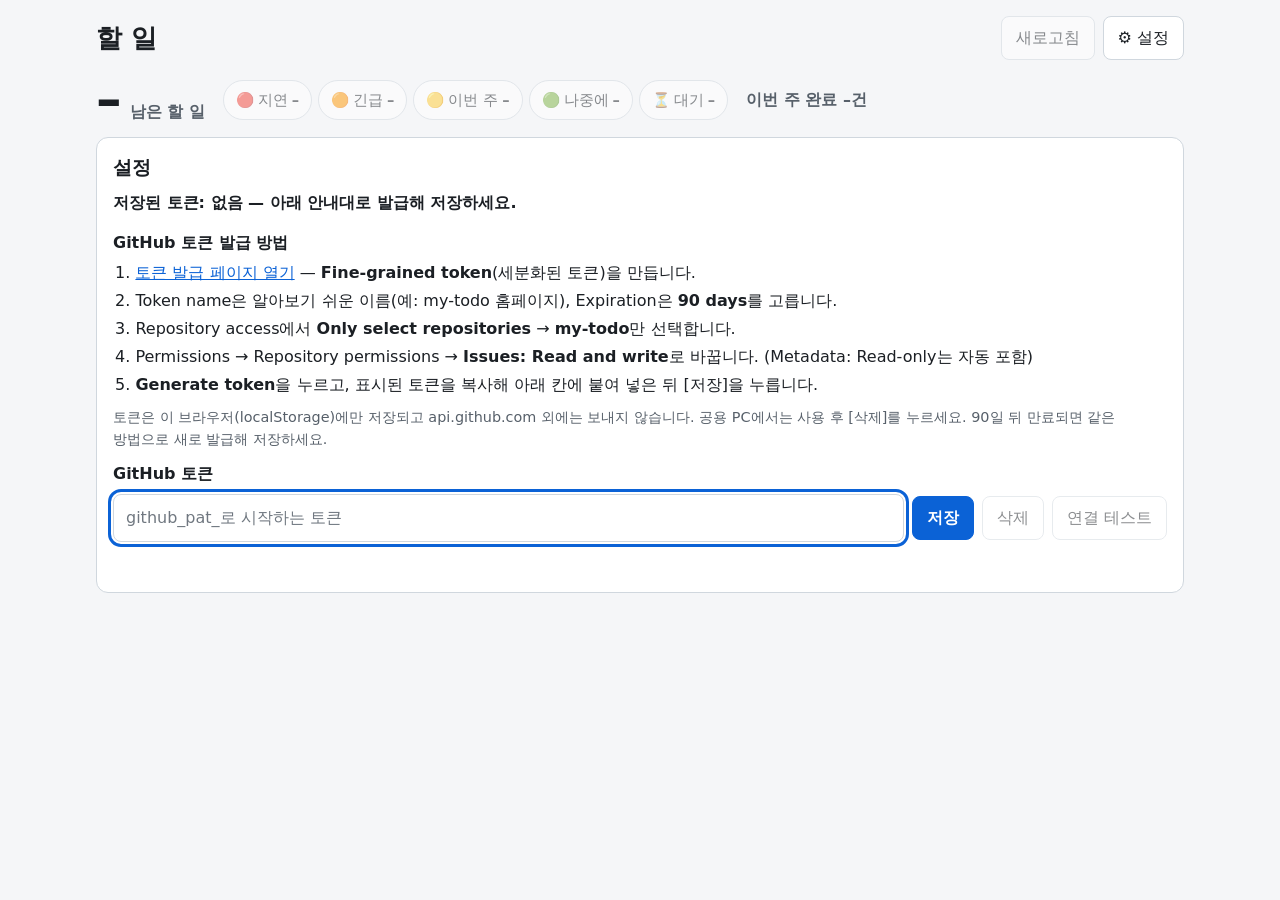
==== index.html @ c733cbd1 "할 일 홈페이지 배포용 사본 (my-todo docs/ 89405ac 기준) 비공개 저장소 my-todo의 docs/ 파일을 그대로 복사했다. 데이터는 my-todo Issues에" ====
<!doctype html>
<html lang="ko">
<head>
<meta charset="utf-8">
<meta http-equiv="Content-Security-Policy" content="default-src 'none'; script-src 'self'; style-src 'self'; connect-src https://api.github.com; img-src 'self' data:; base-uri 'none'; form-action 'none'">
<meta name="referrer" content="no-referrer">
<meta name="viewport" content="width=device-width, initial-scale=1">
<meta name="color-scheme" content="light dark">
<meta name="robots" content="noindex, nofollow">
<title>할 일</title>
<link rel="icon" href="data:,">
<link rel="stylesheet" href="style.css">
<script type="module" src="app.js"></script>
</head>
<body>
<div id="app">
  <header class="top">
    <div class="top-row">
      <h1>할 일</h1>
      <div class="top-actions">
        <button type="button" id="refresh-btn" disabled>새로고침</button>
        <button type="button" id="settings-btn" aria-expanded="false" aria-controls="settings">⚙ 설정</button>
      </div>
    </div>
    <div class="summary">
      <p class="total">
        <span class="total-num" id="total-count">–</span>
        <span class="total-label">남은 할 일</span>
      </p>
      <ul class="group-badges" id="group-badges" aria-label="그룹별 개수"></ul>
      <p class="done-week" id="done-week">이번 주 완료 –건</p>
    </div>
    <div class="chips" id="project-chips" role="group" aria-label="프로젝트 필터" hidden></div>
  </header>

  <section id="settings" class="settings" aria-labelledby="settings-title" hidden>
    <h2 id="settings-title">설정</h2>
    <p class="token-state" id="token-state">저장된 토큰: 확인 중…</p>
    <h3>GitHub 토큰 발급 방법</h3>
    <ol class="guide">
      <li><a href="https://github.com/settings/personal-access-tokens/new" target="_blank" rel="noopener noreferrer">토큰 발급 페이지 열기</a> — <strong>Fine-grained token</strong>(세분화된 토큰)을 만듭니다.</li>
      <li>Token name은 알아보기 쉬운 이름(예: my-todo 홈페이지), Expiration은 <strong>90 days</strong>를 고릅니다.</li>
      <li>Repository access에서 <strong>Only select repositories</strong> → <strong>my-todo</strong>만 선택합니다.</li>
      <li>Permissions → Repository permissions → <strong>Issues: Read and write</strong>로 바꿉니다. (Metadata: Read-only는 자동 포함)</li>
      <li><strong>Generate token</strong>을 누르고, 표시된 토큰을 복사해 아래 칸에 붙여 넣은 뒤 [저장]을 누릅니다.</li>
    </ol>
    <p class="note">토큰은 이 브라우저(localStorage)에만 저장되고 api.github.com 외에는 보내지 않습니다. 공용 PC에서는 사용 후 [삭제]를 누르세요. 90일 뒤 만료되면 같은 방법으로 새로 발급해 저장하세요.</p>
    <div class="token-row">
      <label for="token-input" class="token-label">GitHub 토큰</label>
      <input id="token-input" type="password" autocomplete="off" spellcheck="false" autocapitalize="off" placeholder="github_pat_로 시작하는 토큰">
      <div class="token-buttons">
        <button type="button" id="token-save" class="primary">저장</button>
        <button type="button" id="token-delete" disabled>삭제</button>
        <button type="button" id="token-test" disabled>연결 테스트</button>
      </div>
    </div>
    <p id="settings-status" class="settings-status" role="status" aria-live="polite"></p>
  </section>

  <main id="main-content" hidden>
    <form id="input-form" class="input-form" autocomplete="off">
      <label for="task-input" class="visually-hidden">할 일 입력</label>
      <input id="task-input" type="text" enterkeyhint="send" maxlength="500" placeholder="예: 금요일까지 견적서 송부해야 함">
      <button type="submit" id="input-btn" class="primary">입력</button>
    </form>
    <details class="hint">
      <summary>입력 방법</summary>
      <ul>
        <li>등록: 문장 끝을 <strong>해야 함 · 하기 · 할 것 · 필요 · 예정</strong>으로 — 예) 긴급 내일까지 김부장님께 보고서 제출하기</li>
        <li>완료: 끝을 <strong>완료 · 끝 · 다 했어 · done</strong>으로 — 예) 견적서 송부 완료, #3 끝</li>
        <li>대기: 끝을 <strong>대기 · 대기 중 · 기다리는 중</strong>으로 — 예) 고객 회신 대기</li>
        <li>반복: <strong>매일 · 평일마다 · 매주 월요일 · 매월 15일</strong> — 예) 매주 월요일 주간보고 작성하기 (회차는 해당일 아침 07:50 자동 작업이 할 일로 만듭니다)</li>
        <li>추가 정보: 마감(오늘·내일·금요일·10/20), 우선순위(긴급·!! / 언젠가), 제출 대상(○○에게·○○께), 프로젝트([코드]), 예상(2시간), 다음 단계(→ 회신 확인), AI 분해(쪼개서)</li>
        <li>금액·계약 조건·개인정보는 적지 말고 자료 위치만 적으세요.</li>
      </ul>
    </details>
    <div id="message" class="message" role="status" aria-live="polite"></div>
    <div id="list-status" class="list-status"></div>
    <div id="groups" class="groups"></div>
    <details id="done-section" class="extra">
      <summary><span class="extra-title">이번 주 완료한 일</span> <span id="done-count" class="extra-count"></span></summary>
      <div id="done-list" class="extra-body"></div>
    </details>
    <details id="recurring-section" class="extra">
      <summary><span class="extra-title">반복 할 일 목록</span> <span id="recurring-count" class="extra-count"></span></summary>
      <div id="recurring-list" class="extra-body"></div>
    </details>
  </main>
  <noscript><p class="fatal">이 페이지는 JavaScript가 필요합니다.</p></noscript>
</div>
</body>
</html>
---- style.css ----
/* 할 일 홈페이지 — 시스템 폰트만, 라이트/다크, ≤640px 카드형 / >640px 표 */

:root {
  color-scheme: light dark;
  --bg: #f5f6f8;
  --surface: #ffffff;
  --surface-2: #eef1f4;
  --text: #1b1f24;
  --muted: #57606a;
  --border: #d0d7de;
  --accent: #0b62d6;
  --accent-hover: #0952b5;
  --accent-text: #ffffff;
  --accent-soft: #e6f0ff;
  --ok: #1a7f37;
  --warn: #9a5b00;
  --danger: #c62828;
  --danger-hover: #a51f1f;
  --red: #cf222e;
  --orange: #bc4c00;
  --yellow: #8a6500;
  --green: #1a7f37;
  --wait: #6639ba;
  --stuck: #6639ba;
  --shadow: 0 4px 14px rgba(15, 23, 42, 0.12);
  --radius: 12px;
  --tap: 44px;
  --font: system-ui, -apple-system, BlinkMacSystemFont, "Segoe UI", "Apple SD Gothic Neo", "Malgun Gothic",
    "Noto Sans KR", Roboto, "Helvetica Neue", Arial, sans-serif;
}

@media (prefers-color-scheme: dark) {
  :root {
    --bg: #0f1216;
    --surface: #171b21;
    --surface-2: #222831;
    --text: #e6e9ee;
    --muted: #9ba6b2;
    --border: #343c47;
    --accent: #5b9dff;
    --accent-hover: #7cb1ff;
    --accent-text: #0b0f14;
    --accent-soft: #1b2a44;
    --ok: #4ac26b;
    --warn: #e3b341;
    --danger: #ff7b72;
    --danger-hover: #ffa198;
    --red: #ff7b72;
    --orange: #ffa657;
    --yellow: #e3b341;
    --green: #4ac26b;
    --wait: #c297ff;
    --stuck: #c297ff;
    --shadow: 0 4px 16px rgba(0, 0, 0, 0.5);
  }
}

*,
*::before,
*::after {
  box-sizing: border-box;
}

[hidden] {
  display: none !important;
}

html {
  -webkit-text-size-adjust: 100%;
  text-size-adjust: 100%;
}

body {
  margin: 0;
  background: var(--bg);
  color: var(--text);
  font-family: var(--font);
  font-size: 16px;
  line-height: 1.5;
  overflow-wrap: anywhere;
  word-break: keep-all;
}

#app {
  max-width: 1120px;
  margin: 0 auto;
  padding: 16px 16px 56px;
}

a {
  color: var(--accent);
}

a:hover {
  color: var(--accent-hover);
}

h1 {
  margin: 0;
  font-size: 1.6rem;
  line-height: 1.2;
}

h2 {
  margin: 0 0 8px;
  font-size: 1.2rem;
}

h3 {
  margin: 16px 0 6px;
  font-size: 1rem;
}

p {
  margin: 0;
}

:focus-visible {
  outline: 3px solid var(--accent);
  outline-offset: 2px;
}

.visually-hidden {
  position: absolute !important;
  width: 1px;
  height: 1px;
  padding: 0;
  margin: -1px;
  overflow: hidden;
  clip: rect(0 0 0 0);
  white-space: nowrap;
  border: 0;
}

/* ── 버튼 ─────────────────────────────── */
button {
  font: inherit;
  color: var(--text);
  background: var(--surface);
  border: 1px solid var(--border);
  border-radius: 8px;
  min-height: var(--tap);
  padding: 0 14px;
  cursor: pointer;
  touch-action: manipulation;
  display: inline-flex;
  align-items: center;
  justify-content: center;
  gap: 4px;
  text-align: center;
  line-height: 1.3;
}

button:hover:not(:disabled) {
  background: var(--surface-2);
}

button.primary {
  background: var(--accent);
  border-color: var(--accent);
  color: var(--accent-text);
  font-weight: 700;
}

button.primary:hover:not(:disabled) {
  background: var(--accent-hover);
  border-color: var(--accent-hover);
}

button.danger {
  background: var(--danger);
  border-color: var(--danger);
  color: #fff;
  font-weight: 700;
}

/* 공통 hover(button:hover → surface-2)가 색 배경 버튼의 배경만 덮어 글자가 묻히지 않도록 같은 계열을 유지 */
button.danger:hover:not(:disabled) {
  background: var(--danger-hover);
  border-color: var(--danger-hover);
}

@media (prefers-color-scheme: dark) {
  button.danger {
    color: #0b0f14;
  }
}

button.danger-outline {
  color: var(--danger);
}

button:disabled {
  opacity: 0.5;
  cursor: not-allowed;
}

/* ── 상단 ─────────────────────────────── */
.top-row {
  display: flex;
  align-items: center;
  justify-content: space-between;
  gap: 8px;
  flex-wrap: wrap;
}

.top-actions {
  display: flex;
  gap: 8px;
  flex-wrap: wrap;
}

.summary {
  display: flex;
  flex-wrap: wrap;
  align-items: center;
  gap: 10px 18px;
  margin: 14px 0 10px;
}

.total {
  display: flex;
  align-items: baseline;
  gap: 8px;
}

.total-num {
  font-size: 3.2rem;
  font-weight: 800;
  line-height: 1;
  font-variant-numeric: tabular-nums;
}

.total-label {
  color: var(--muted);
  font-weight: 600;
}

.group-badges {
  list-style: none;
  margin: 0;
  padding: 0;
  display: flex;
  flex-wrap: wrap;
  gap: 6px;
}

.gbadge {
  min-height: 40px;
  border-radius: 999px;
  padding: 0 12px;
  font-size: 0.92rem;
  white-space: nowrap;
}

.gbadge strong {
  font-variant-numeric: tabular-nums;
}

.gbadge.is-zero {
  color: var(--muted);
}

.done-week {
  color: var(--muted);
  font-weight: 600;
}

.chips {
  display: flex;
  flex-wrap: wrap;
  align-items: center;
  gap: 6px;
  margin: 4px 0 6px;
}

.chips-label {
  color: var(--muted);
  font-size: 0.85rem;
  margin-right: 2px;
}

.chip {
  min-height: 40px;
  border-radius: 999px;
  padding: 0 14px;
  font-size: 0.92rem;
}

.chip[aria-pressed="true"] {
  background: var(--accent);
  border-color: var(--accent);
  color: var(--accent-text);
  font-weight: 700;
}

.chip[aria-pressed="true"]:hover:not(:disabled) {
  background: var(--accent-hover);
  border-color: var(--accent-hover);
}

.chip-count {
  font-size: 0.8rem;
  opacity: 0.8;
  margin-left: 2px;
}

/* ── 설정 ─────────────────────────────── */
.settings {
  background: var(--surface);
  border: 1px solid var(--border);
  border-radius: var(--radius);
  padding: 16px;
  margin: 12px 0;
}

.token-state {
  font-weight: 600;
}

.guide {
  margin: 0 0 10px;
  padding-left: 1.4em;
}

.guide li {
  margin: 4px 0;
}

.note {
  color: var(--muted);
  font-size: 0.9rem;
  margin-bottom: 12px;
}

.token-row {
  display: flex;
  flex-wrap: wrap;
  align-items: center;
  gap: 8px;
}

.token-label {
  flex: 1 0 100%;
  font-weight: 600;
}

.token-row input {
  flex: 1 1 240px;
  min-width: 0;
}

.token-buttons {
  display: flex;
  flex-wrap: wrap;
  gap: 8px;
}

.settings-status {
  margin-top: 10px;
  min-height: 1.5em;
}

.settings-status.tone-success {
  color: var(--ok);
  font-weight: 600;
}

.settings-status.tone-error {
  color: var(--danger);
  font-weight: 600;
}

.settings-status.tone-warn {
  color: var(--warn);
  font-weight: 600;
}

/* ── 입력 ─────────────────────────────── */
input[type="text"],
input[type="password"] {
  font: inherit;
  font-size: 16px; /* iOS 확대 방지 */
  color: var(--text);
  background: var(--surface);
  border: 1px solid var(--border);
  border-radius: 8px;
  min-height: 48px;
  padding: 0 12px;
  width: 100%;
}

input::placeholder {
  color: var(--muted);
  opacity: 0.85;
}

.input-form {
  display: flex;
  gap: 8px;
  margin: 12px 0 6px;
}

.input-form input {
  flex: 1 1 auto;
  min-width: 0;
}

.input-form button {
  flex: none;
  min-height: 48px;
  padding: 0 20px;
}

.hint {
  color: var(--muted);
  font-size: 0.9rem;
  margin: 2px 0 8px;
}

.hint summary {
  cursor: pointer;
  min-height: 32px;
  display: inline-flex;
  align-items: center;
}

.hint ul {
  margin: 4px 0 0;
  padding-left: 1.2em;
}

.hint li {
  margin: 2px 0;
}

/* ── 결과 메시지 ───────────────────────── */
.message {
  position: sticky;
  top: 0;
  z-index: 20;
}

.msg-card {
  position: relative;
  margin: 8px 0;
  padding: 12px 48px 12px 14px;
  background: var(--surface);
  border: 1px solid var(--border);
  border-left: 5px solid var(--accent);
  border-radius: var(--radius);
  box-shadow: var(--shadow);
}

.tone-success .msg-card {
  border-left-color: var(--ok);
}

.tone-warn .msg-card {
  border-left-color: var(--warn);
}

.tone-error .msg-card {
  border-left-color: var(--danger);
}

.tone-error .msg-text p:first-child {
  color: var(--danger);
  font-weight: 600;
}

.msg-text p + p {
  margin-top: 2px;
}

.msg-warnings {
  margin: 6px 0 0;
  padding-left: 1.2em;
  color: var(--warn);
  font-size: 0.92rem;
}

.msg-actions {
  display: flex;
  flex-wrap: wrap;
  gap: 8px;
  margin-top: 10px;
}

.msg-actions button.candidate {
  justify-content: flex-start;
  text-align: left;
  max-width: 100%;
}

.msg-actions button.undo {
  font-weight: 700;
  border-color: var(--accent);
  color: var(--accent);
  font-variant-numeric: tabular-nums;
}

.msg-close {
  position: absolute;
  top: 4px;
  right: 4px;
  width: var(--tap);
  min-height: var(--tap);
  padding: 0;
  border: none;
  background: transparent;
  font-size: 1.4rem;
  color: var(--muted);
}

/* ── 목록 상태 ─────────────────────────── */
.list-status {
  margin: 8px 0;
  font-size: 0.9rem;
}

.status-muted {
  color: var(--muted);
}

.status-error {
  color: var(--danger);
  font-weight: 600;
}

.status-actions {
  display: flex;
  flex-wrap: wrap;
  gap: 8px;
  margin-top: 6px;
}

.empty {
  color: var(--muted);
  padding: 4px 14px 14px;
}

.fatal {
  color: var(--danger);
  font-weight: 700;
}

/* ── 그룹 / 접힌 섹션 ───────────────────── */
details.group,
details.extra {
  margin: 12px 0;
  background: var(--surface);
  border: 1px solid var(--border);
  border-radius: var(--radius);
  scroll-margin-top: 96px;
}

details.group > summary,
details.extra > summary {
  list-style: none;
  cursor: pointer;
  display: flex;
  align-items: center;
  gap: 8px;
  min-height: 48px;
  padding: 8px 14px;
  font-weight: 700;
  border-radius: var(--radius);
}

details.group > summary::-webkit-details-marker,
details.extra > summary::-webkit-details-marker {
  display: none;
}

details.group > summary::before,
details.extra > summary::before {
  content: "▸";
  color: var(--muted);
  font-size: 0.9em;
  width: 1em;
  flex: none;
}

details.group[open] > summary::before,
details.extra[open] > summary::before {
  content: "▾";
}

.g-count,
.extra-count {
  margin-left: auto;
  color: var(--muted);
  font-weight: 600;
  font-variant-numeric: tabular-nums;
}

details.group.is-empty > summary {
  color: var(--muted);
  font-weight: 600;
}

details.g-overdue:not(.is-empty) {
  border-left: 4px solid var(--red);
}

details.g-urgent:not(.is-empty) {
  border-left: 4px solid var(--orange);
}

details.g-week:not(.is-empty) {
  border-left: 4px solid var(--yellow);
}

details.g-later:not(.is-empty) {
  border-left: 4px solid var(--green);
}

details.g-waiting:not(.is-empty) {
  border-left: 4px solid var(--wait);
}

/* ── 표 (PC) ───────────────────────────── */
.table-wrap {
  overflow-x: auto;
}

table.tasks {
  width: 100%;
  border-collapse: collapse;
  font-size: 0.95rem;
}

table.tasks th,
table.tasks td {
  text-align: left;
  vertical-align: top;
  padding: 10px 8px;
  border-top: 1px solid var(--border);
}

table.tasks th {
  font-size: 0.8rem;
  font-weight: 600;
  color: var(--muted);
  white-space: nowrap;
  padding-top: 6px;
  padding-bottom: 6px;
}

table.tasks th:first-child,
table.tasks td:first-child {
  padding-left: 14px;
}

table.tasks th:last-child,
table.tasks td:last-child {
  padding-right: 14px;
}

table.tasks td.c-title {
  min-width: 180px;
}

/* 짧은 값은 글자 단위로 끊기지 않게 */
table.tasks td.c-due,
table.tasks td.c-prio,
table.tasks td.c-area,
table.tasks td.c-est {
  white-space: nowrap;
}

table.tasks td.c-submit,
table.tasks td.c-proj {
  min-width: 5em;
  max-width: 11em;
}

table.tasks td.c-actions {
  width: 220px;
}

table.tasks td.is-empty {
  color: var(--muted);
}

/* 제목 아래 분류 한 줄: 중간 폭(641~999px)에서만 사용 */
.meta-inline {
  display: none;
  flex-wrap: wrap;
  align-items: center;
  gap: 2px 10px;
  margin-top: 4px;
  font-size: 0.88rem;
  color: var(--muted);
}

@media (min-width: 641px) and (max-width: 999px) {
  .meta-inline {
    display: flex;
  }

  table.tasks th.col-meta,
  table.tasks td.c-meta {
    display: none;
  }

  table.tasks td.c-actions {
    width: 132px;
  }

  table.tasks td.c-actions .actions {
    flex-direction: column;
    align-items: stretch;
  }
}

tr.is-busy {
  opacity: 0.6;
}

.title-line {
  display: flex;
  flex-wrap: wrap;
  align-items: baseline;
  gap: 4px 8px;
}

.issue-link {
  font-variant-numeric: tabular-nums;
  font-size: 0.9rem;
  white-space: nowrap;
}

.title-text {
  font-weight: 600;
}

.next-step,
.r-rule {
  margin-top: 4px;
  font-size: 0.9rem;
  color: var(--muted);
}

.next-key {
  font-weight: 700;
}

.due-over {
  color: var(--red);
  font-weight: 700;
}

.due-soon {
  color: var(--orange);
  font-weight: 700;
}

.badge {
  display: inline-block;
  padding: 0 8px;
  border: 1px solid currentColor;
  border-radius: 999px;
  font-size: 0.78rem;
  font-weight: 700;
  line-height: 1.6;
  white-space: nowrap;
}

.badge.prio-p1 {
  color: var(--red);
}

.badge.prio-p2 {
  color: var(--yellow);
}

.badge.prio-p3 {
  color: var(--green);
}

.badge-waiting {
  color: var(--wait);
}

.badge-stuck {
  color: var(--stuck);
}

.actions {
  display: flex;
  flex-wrap: wrap;
  gap: 6px;
}

.actions button {
  white-space: nowrap;
}

.actions.confirm {
  align-items: center;
}

.confirm-text {
  font-weight: 600;
  color: var(--danger);
}

/* 하위 작업 진행률 */
.subtasks {
  margin-top: 6px;
}

.sub-head {
  display: flex;
  align-items: center;
  gap: 8px;
  flex-wrap: wrap;
}

.bar {
  display: inline-block;
  flex: 0 1 120px;
  min-width: 60px;
  height: 8px;
  border-radius: 999px;
  background: var(--surface-2);
  border: 1px solid var(--border);
  overflow: hidden;
}

.bar-fill {
  display: block;
  height: 100%;
  width: 0;
  background: var(--accent);
}

.subtasks.all-done .bar-fill {
  background: var(--ok);
}

.sub-toggle {
  min-height: 36px;
  padding: 0 8px;
  border: none;
  background: transparent;
  color: var(--accent);
  font-size: 0.9rem;
  font-weight: 600;
  font-variant-numeric: tabular-nums;
}

.sub-toggle:hover:not(:disabled) {
  background: var(--accent-soft);
}

.sub-list {
  list-style: none;
  margin: 4px 0 0;
  padding: 0;
}

.sub-list label {
  display: flex;
  align-items: flex-start;
  gap: 10px;
  min-height: 40px;
  padding: 8px 4px;
  cursor: pointer;
  border-radius: 6px;
}

.sub-list label:hover {
  background: var(--surface-2);
}

.sub-list input[type="checkbox"] {
  flex: none;
  width: 20px;
  height: 20px;
  margin: 1px 0 0;
  accent-color: var(--accent);
}

.sub-list label.is-done span {
  text-decoration: line-through;
  color: var(--muted);
}

/* 이번 주 완료 / 반복 목록 */
.plain-list {
  list-style: none;
  margin: 0;
  padding: 0;
}

.plain-list > li {
  display: flex;
  flex-wrap: wrap;
  align-items: baseline;
  gap: 4px 10px;
  padding: 10px 14px;
  border-top: 1px solid var(--border);
}

.done-list .when {
  color: var(--muted);
  font-size: 0.88rem;
  font-variant-numeric: tabular-nums;
  min-width: 4.8em;
}

.recurring-list > li {
  align-items: center;
  justify-content: space-between;
}

.r-main {
  flex: 1 1 240px;
  min-width: 0;
}

/* ── 모바일: 카드형 (≤640px) ─────────────── */
@media (max-width: 640px) {
  #app {
    padding: 12px 12px 48px;
  }

  h1 {
    font-size: 1.4rem;
  }

  .total-num {
    font-size: 2.8rem;
  }

  .summary {
    gap: 8px 12px;
  }

  .table-wrap {
    overflow: visible;
  }

  table.tasks,
  table.tasks tbody,
  table.tasks tr,
  table.tasks td {
    display: block;
    width: 100%;
  }

  table.tasks thead {
    position: absolute;
    width: 1px;
    height: 1px;
    overflow: hidden;
    clip: rect(0 0 0 0);
    white-space: nowrap;
  }

  table.tasks tr {
    border-top: 1px solid var(--border);
    padding: 12px 14px;
  }

  table.tasks th,
  table.tasks td,
  table.tasks td:first-child,
  table.tasks td:last-child {
    border: 0;
    padding: 2px 0;
  }

  table.tasks td.c-title {
    width: 100%;
    min-width: 0;
    padding-bottom: 6px;
  }

  table.tasks td.c-field {
    display: flex;
    gap: 8px;
    align-items: baseline;
    min-width: 0;
    max-width: none;
    font-size: 0.92rem;
  }

  table.tasks td.c-field::before {
    content: attr(data-label);
    flex: none;
    min-width: 3.6em;
    color: var(--muted);
    font-size: 0.82rem;
    font-weight: 600;
  }

  /* 우선순위·영역·프로젝트·예상은 한 줄로 이어 붙인다 */
  table.tasks td.c-field.c-meta {
    display: inline-flex;
    width: auto;
    margin-right: 14px;
  }

  table.tasks td.c-field.c-meta::before {
    min-width: 0;
  }

  table.tasks td.is-empty {
    display: none !important;
  }

  table.tasks td.c-actions {
    width: 100%;
    padding-top: 10px;
  }

  .actions button {
    flex: 1 1 auto;
    white-space: normal;
  }

  .recurring-list > li {
    align-items: stretch;
  }

  .recurring-list .actions {
    width: 100%;
  }

  .input-form button {
    padding: 0 16px;
  }

  .msg-actions button {
    flex: 1 1 auto;
  }

  .msg-actions button.candidate {
    flex-basis: 100%;
  }
}

@media (prefers-reduced-motion: reduce) {
  * {
    scroll-behavior: auto !important;
    transition: none !important;
  }
}
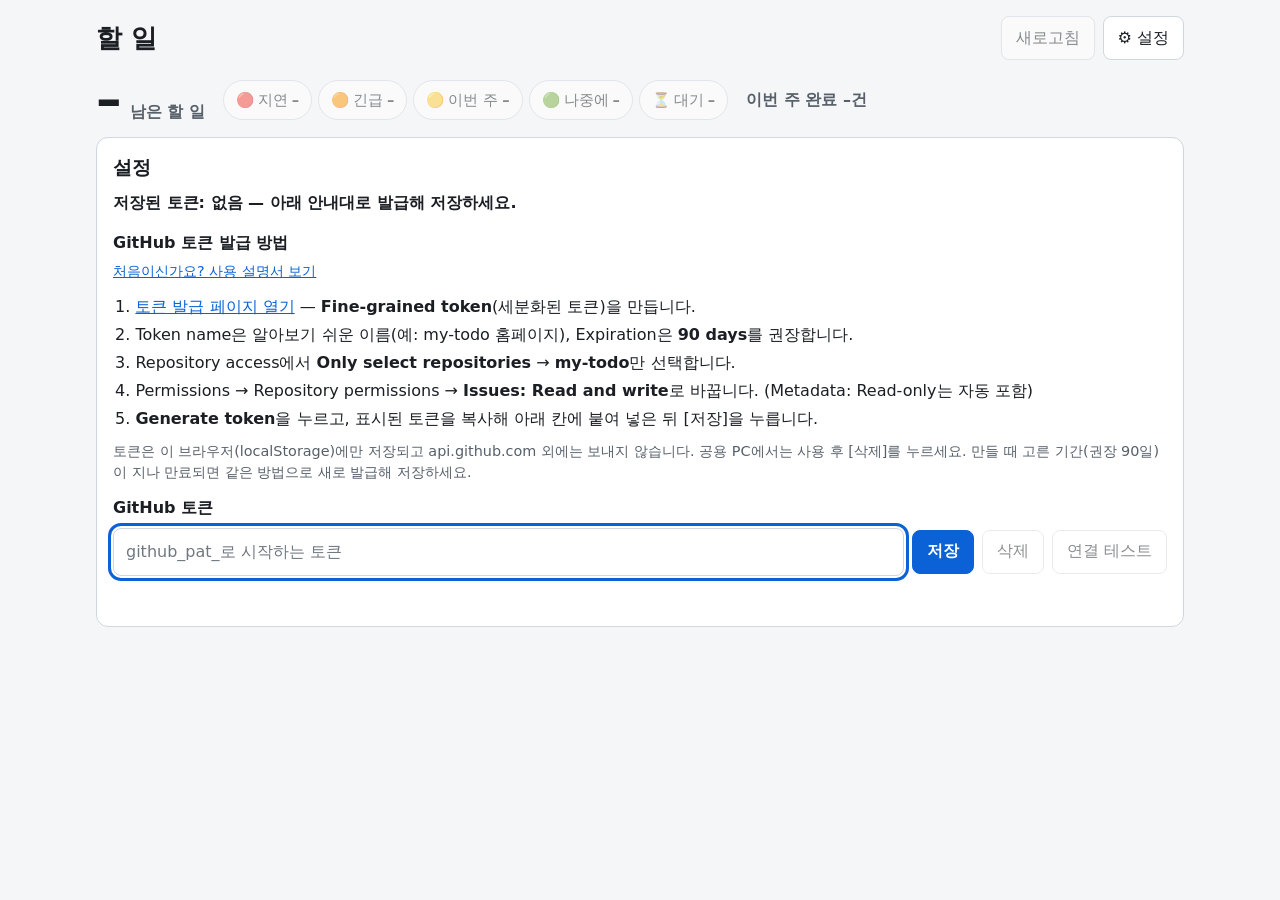
==== commit 2a973157: "홈페이지 배포: 완료 목록 [지우기]·답변 정리·우선순위 인식 확대·[✏ 변경]·사용 설명서 my-todo docs/ 26f0bc7(#14) 기준 사본. 사용 설명서 guide.h" ====
--- a/index.html
+++ b/index.html
@@ -2,13 +2,22 @@
 <html lang="ko">
 <head>
 <meta charset="utf-8">
-<meta http-equiv="Content-Security-Policy" content="default-src 'none'; script-src 'self'; style-src 'self'; connect-src https://api.github.com; img-src 'self' data:; base-uri 'none'; form-action 'none'">
+<meta http-equiv="Content-Security-Policy" content="default-src 'none'; script-src 'self'; style-src 'self'; connect-src https://api.github.com; img-src 'self' data:; manifest-src 'self'; base-uri 'none'; form-action 'none'">
 <meta name="referrer" content="no-referrer">
 <meta name="viewport" content="width=device-width, initial-scale=1">
 <meta name="color-scheme" content="light dark">
 <meta name="robots" content="noindex, nofollow">
-<title>할 일</title>
-<link rel="icon" href="data:,">
+<title>What's Next</title>
+<meta name="application-name" content="What's Next">
+<meta name="apple-mobile-web-app-title" content="What's Next">
+<meta name="mobile-web-app-capable" content="yes">
+<meta name="apple-mobile-web-app-capable" content="yes">
+<meta name="theme-color" content="#f5f6f8" media="(prefers-color-scheme: light)">
+<meta name="theme-color" content="#0f1216" media="(prefers-color-scheme: dark)">
+<link rel="manifest" href="manifest.webmanifest">
+<link rel="icon" href="icons/icon.svg" type="image/svg+xml">
+<link rel="icon" href="icons/favicon-32.png" sizes="32x32" type="image/png">
+<link rel="apple-touch-icon" href="icons/apple-touch-icon.png">
 <link rel="stylesheet" href="style.css">
 <script type="module" src="app.js"></script>
 </head>
@@ -37,14 +46,15 @@
     <h2 id="settings-title">설정</h2>
     <p class="token-state" id="token-state">저장된 토큰: 확인 중…</p>
     <h3>GitHub 토큰 발급 방법</h3>
+    <p class="note"><a href="guide.html#quick">처음이신가요? 사용 설명서 보기</a></p>
     <ol class="guide">
       <li><a href="https://github.com/settings/personal-access-tokens/new" target="_blank" rel="noopener noreferrer">토큰 발급 페이지 열기</a> — <strong>Fine-grained token</strong>(세분화된 토큰)을 만듭니다.</li>
-      <li>Token name은 알아보기 쉬운 이름(예: my-todo 홈페이지), Expiration은 <strong>90 days</strong>를 고릅니다.</li>
+      <li>Token name은 알아보기 쉬운 이름(예: my-todo 홈페이지), Expiration은 <strong>90 days</strong>를 권장합니다.</li>
       <li>Repository access에서 <strong>Only select repositories</strong> → <strong>my-todo</strong>만 선택합니다.</li>
       <li>Permissions → Repository permissions → <strong>Issues: Read and write</strong>로 바꿉니다. (Metadata: Read-only는 자동 포함)</li>
       <li><strong>Generate token</strong>을 누르고, 표시된 토큰을 복사해 아래 칸에 붙여 넣은 뒤 [저장]을 누릅니다.</li>
     </ol>
-    <p class="note">토큰은 이 브라우저(localStorage)에만 저장되고 api.github.com 외에는 보내지 않습니다. 공용 PC에서는 사용 후 [삭제]를 누르세요. 90일 뒤 만료되면 같은 방법으로 새로 발급해 저장하세요.</p>
+    <p class="note">토큰은 이 브라우저(localStorage)에만 저장되고 api.github.com 외에는 보내지 않습니다. 공용 PC에서는 사용 후 [삭제]를 누르세요. 만들 때 고른 기간(권장 90일)이 지나 만료되면 같은 방법으로 새로 발급해 저장하세요.</p>
     <div class="token-row">
       <label for="token-input" class="token-label">GitHub 토큰</label>
       <input id="token-input" type="password" autocomplete="off" spellcheck="false" autocapitalize="off" placeholder="github_pat_로 시작하는 토큰">
@@ -70,11 +80,17 @@
         <li>완료: 끝을 <strong>완료 · 끝 · 다 했어 · done</strong>으로 — 예) 견적서 송부 완료, #3 끝</li>
         <li>대기: 끝을 <strong>대기 · 대기 중 · 기다리는 중</strong>으로 — 예) 고객 회신 대기</li>
         <li>반복: <strong>매일 · 평일마다 · 매주 월요일 · 매월 15일</strong> — 예) 매주 월요일 주간보고 작성하기 (회차는 해당일 아침 07:50 자동 작업이 할 일로 만듭니다)</li>
-        <li>추가 정보: 마감(오늘·내일·금요일·10/20), 우선순위(긴급·!! / 언젠가), 제출 대상(○○에게·○○께), 프로젝트([코드]), 예상(2시간), 다음 단계(→ 회신 확인), AI 분해(쪼개서)</li>
+        <li>추가 정보: 마감(오늘·내일·금요일·10/20), 우선순위(긴급·급한·빨리·!! / 나중에·언젠가·천천히·다음 달), 제출 대상(○○에게·○○께), 프로젝트([코드]), 예상(2시간), 다음 단계(→ 회신 확인), AI 분해(쪼개서)</li>
+        <li>🆘 막막해요: Claude가 1~3분 뒤 답글로 하위 작업을 제안합니다. 항목의 <strong>[💬 답변 보기]</strong>에서 읽고 <strong>[본문에 반영]</strong>을 누르면 하위 작업이 본문에 추가됩니다.</li>
+        <li>등록 후 바꾸기: 항목의 <strong>[✏ 변경]</strong>에서 우선순위·마감을 바꿉니다.</li>
         <li>금액·계약 조건·개인정보는 적지 말고 자료 위치만 적으세요.</li>
+        <li><a href="guide.html">자세한 사용 설명서</a></li>
       </ul>
     </details>
-    <div id="message" class="message" role="status" aria-live="polite"></div>
+    <div class="msg-stack">
+      <div id="message" class="message" role="status" aria-live="polite"></div>
+      <div id="notices" class="notices" role="status" aria-live="polite" aria-label="🆘 답변 알림"></div>
+    </div>
     <div id="list-status" class="list-status"></div>
     <div id="groups" class="groups"></div>
     <details id="done-section" class="extra">
--- a/style.css
+++ b/style.css
@@ -13,6 +13,7 @@
   --accent-text: #ffffff;
   --accent-soft: #e6f0ff;
   --ok: #1a7f37;
+  --ok-strong: #116329; /* 회색 배경(surface-2) 위 작은 글자용 — 대비 4.5 이상 */
   --warn: #9a5b00;
   --danger: #c62828;
   --danger-hover: #a51f1f;
@@ -42,6 +43,7 @@
     --accent-text: #0b0f14;
     --accent-soft: #1b2a44;
     --ok: #4ac26b;
+    --ok-strong: #4ac26b;
     --warn: #e3b341;
     --danger: #ff7b72;
     --danger-hover: #ffa198;
@@ -435,10 +437,46 @@
 }
 
 /* ── 결과 메시지 ───────────────────────── */
-.message {
+/* 결과 메시지와 🆘 답변 알림을 함께 화면 위에 붙여 둔다.
+   둘을 합친 높이를 화면의 45% 로 제한한다: 메시지는 그대로 두고, 알림이 남은 자리만 쓰며 안에서 스크롤한다
+   (360px 휴대폰에서 메시지 + 알림 여러 개가 목록을 거의 다 가리지 않게). */
+.msg-stack {
   position: sticky;
   top: 0;
   z-index: 20;
+  display: flex;
+  flex-direction: column;
+  max-height: 45vh;
+}
+
+.msg-stack > .message {
+  flex: none;
+}
+
+/* 알림이 여러 개여도 화면 위를 너무 많이 가리지 않게 높이를 제한하고 안에서 스크롤 */
+.notices {
+  flex: 0 1 auto;
+  min-height: 0;
+  max-height: 40vh;
+  overflow-y: auto;
+  overscroll-behavior: contain;
+}
+
+/* 메시지가 길어도 알림 한 줄은 보이게 */
+.notices:not(:empty) {
+  min-height: min(5.5rem, 40vh);
+}
+
+.notices .msg-card {
+  border-left-color: var(--accent);
+}
+
+.notices .msg-card.tone-success {
+  border-left-color: var(--ok);
+}
+
+.notices .msg-card.tone-warn {
+  border-left-color: var(--warn);
 }
 
 .msg-card {
@@ -788,6 +826,12 @@
   color: var(--stuck);
 }
 
+.badge-comments {
+  color: var(--muted);
+  font-weight: 600;
+  font-variant-numeric: tabular-nums;
+}
+
 .actions {
   display: flex;
   flex-wrap: wrap;
@@ -889,6 +933,326 @@
   color: var(--muted);
 }
 
+/* 🆘 Claude 답변 패널 (답글은 신뢰할 수 없는 텍스트 — 화면은 textContent 로만 그린다) */
+.reply-panel {
+  margin-top: 8px;
+  padding: 10px 12px;
+  background: var(--surface-2);
+  border: 1px solid var(--border);
+  border-left: 4px solid var(--accent);
+  border-radius: 8px;
+  font-size: 0.92rem;
+  font-weight: 400;
+  max-width: 72ch;
+}
+
+.reply-panel:focus {
+  outline: none;
+}
+
+.reply-panel:focus-visible {
+  outline: 3px solid var(--accent);
+  outline-offset: 2px;
+}
+
+.reply-head {
+  display: flex;
+  flex-wrap: wrap;
+  align-items: baseline;
+  gap: 4px 10px;
+  margin-bottom: 6px;
+}
+
+.reply-title {
+  font-size: 0.95rem;
+}
+
+.reply-state {
+  display: inline-block;
+  padding: 0 8px;
+  border: 1px solid currentColor;
+  border-radius: 999px;
+  font-size: 0.78rem;
+  font-weight: 700;
+  line-height: 1.6;
+  white-space: nowrap;
+}
+
+.reply-state.st-done {
+  color: var(--ok-strong);
+}
+
+.reply-state.st-working {
+  color: var(--warn);
+}
+
+.reply-state.st-error,
+.reply-note.st-error {
+  color: var(--danger);
+}
+
+.reply-time {
+  color: var(--muted);
+  font-size: 0.85rem;
+  font-variant-numeric: tabular-nums;
+}
+
+.reply-gh {
+  font-size: 0.88rem;
+}
+
+.reply-note,
+.reply-empty,
+.reply-ref-head {
+  color: var(--muted);
+  margin: 2px 0 6px;
+}
+
+.reply-empty {
+  font-weight: 600;
+}
+
+.reply-error {
+  color: var(--danger);
+  font-weight: 600;
+  margin: 2px 0 6px;
+}
+
+.reply-ref {
+  border-top: 1px solid var(--border);
+  padding-top: 6px;
+  margin-top: 4px;
+}
+
+.reply-ref-body {
+  white-space: pre-wrap;
+  color: var(--text);
+}
+
+.reply-body {
+  color: var(--text);
+  line-height: 1.55;
+}
+
+.reply-body .r-p {
+  margin: 0 0 4px;
+}
+
+.reply-body .r-h {
+  margin: 10px 0 4px;
+  font-size: 0.98rem;
+  line-height: 1.35;
+}
+
+.reply-body .r-h:first-child {
+  margin-top: 0;
+}
+
+.reply-body .r-hr {
+  border: 0;
+  border-top: 1px solid var(--border);
+  margin: 8px 0;
+}
+
+.reply-body .r-quote {
+  margin: 4px 0;
+  padding-left: 10px;
+  border-left: 3px solid var(--border);
+  color: var(--muted);
+}
+
+.reply-body .r-list {
+  margin: 2px 0 6px;
+  padding-left: 1.3em;
+}
+
+.reply-body .r-list li {
+  margin: 2px 0;
+}
+
+.reply-body .r-check {
+  list-style: none;
+  margin-left: -1.3em;
+  display: flex;
+  gap: 6px;
+  align-items: baseline;
+}
+
+.reply-body .r-box {
+  flex: none;
+  color: var(--accent);
+}
+
+.reply-body .r-check.is-done > span:last-child {
+  text-decoration: line-through;
+  color: var(--muted);
+}
+
+.reply-body code {
+  font-family: ui-monospace, SFMono-Regular, Menlo, Consolas, "D2Coding", monospace;
+  font-size: 0.88em;
+  padding: 0 4px;
+  border-radius: 4px;
+  background: var(--surface);
+  border: 1px solid var(--border);
+  overflow-wrap: anywhere;
+}
+
+.reply-body .r-trunc {
+  color: var(--muted);
+  font-style: italic;
+}
+
+.reply-actions {
+  display: flex;
+  flex-wrap: wrap;
+  gap: 8px;
+  margin-top: 8px;
+}
+
+/* [✏ 변경] 우선순위·마감 편집 패널: 그 행 바로 아래 줄(표는 전체 폭 한 칸, 카드는 같은 카드에 붙여 보이게) */
+button.edit-btn[aria-expanded="true"] {
+  border-color: var(--accent);
+  color: var(--accent);
+  font-weight: 700;
+}
+
+@media (min-width: 641px) {
+  table.tasks tr.is-editing > td {
+    padding-bottom: 6px;
+  }
+
+  table.tasks tr.edit-row > td {
+    border-top: 0;
+    padding-top: 0;
+    padding-bottom: 12px;
+  }
+}
+
+.edit-panel {
+  display: flex;
+  flex-direction: column;
+  gap: 10px;
+  max-width: 72ch;
+  padding: 10px 12px;
+  background: var(--surface-2);
+  border: 1px solid var(--border);
+  border-left: 4px solid var(--accent);
+  border-radius: 8px;
+  font-size: 0.92rem;
+}
+
+.edit-panel fieldset {
+  margin: 0;
+  padding: 0;
+  border: 0;
+  min-width: 0;
+}
+
+.edit-panel legend,
+.edit-due-label {
+  padding: 0;
+  font-weight: 700;
+  color: var(--text);
+}
+
+.edit-panel legend {
+  margin-bottom: 4px;
+}
+
+.edit-opts {
+  display: flex;
+  flex-wrap: wrap;
+  gap: 6px;
+}
+
+.edit-opt {
+  display: inline-flex;
+  align-items: center;
+  gap: 6px;
+  min-height: var(--tap);
+  padding: 0 12px 0 10px;
+  background: var(--surface);
+  color: var(--text);
+  border: 1px solid var(--border);
+  border-radius: 8px;
+  cursor: pointer;
+  white-space: nowrap;
+}
+
+.edit-opt:hover {
+  border-color: var(--accent);
+}
+
+.edit-opt:has(input:checked) {
+  border-color: var(--accent);
+  box-shadow: inset 0 0 0 1px var(--accent);
+  font-weight: 700;
+}
+
+.edit-opt:has(input:disabled),
+.edit-check:has(input:disabled) {
+  cursor: not-allowed;
+}
+
+.edit-opt input,
+.edit-check input {
+  flex: none;
+  width: 18px;
+  height: 18px;
+  margin: 0;
+  accent-color: var(--accent);
+}
+
+.edit-due {
+  display: flex;
+  flex-wrap: wrap;
+  align-items: center;
+  gap: 6px 12px;
+}
+
+.edit-due-label {
+  margin-right: -4px;
+}
+
+input[type="date"] {
+  font: inherit;
+  font-size: 16px; /* iOS 확대 방지 */
+  color: var(--text);
+  background: var(--surface);
+  border: 1px solid var(--border);
+  border-radius: 8px;
+  min-height: var(--tap);
+  padding: 0 10px;
+  max-width: 100%;
+  min-width: 0;
+}
+
+input[type="date"]:disabled {
+  opacity: 0.5;
+  cursor: not-allowed;
+}
+
+.edit-check {
+  display: inline-flex;
+  align-items: center;
+  gap: 8px;
+  min-height: var(--tap);
+  cursor: pointer;
+  color: var(--text);
+}
+
+.edit-hint {
+  color: var(--muted);
+  font-size: 0.85rem;
+}
+
+.edit-actions {
+  display: flex;
+  flex-wrap: wrap;
+  gap: 8px;
+}
+
 /* 이번 주 완료 / 반복 목록 */
 .plain-list {
   list-style: none;
@@ -910,6 +1274,41 @@
   font-size: 0.88rem;
   font-variant-numeric: tabular-nums;
   min-width: 4.8em;
+}
+
+/* 이번 주 완료한 일: 항목별 [지우기](작은 버튼, 오른쪽 끝) */
+.done-list > li {
+  align-items: center;
+}
+
+.done-list .title-text {
+  flex: 1 1 12em;
+  min-width: 0;
+  overflow-wrap: anywhere;
+}
+
+button.mini {
+  min-height: 32px;
+  padding: 0 10px;
+  font-size: 0.85rem;
+}
+
+button.done-hide {
+  margin-left: auto;
+  color: var(--muted);
+  font-weight: 600;
+}
+
+button.done-hide:hover:not(:disabled) {
+  color: var(--text);
+}
+
+.extra-note {
+  margin: 0;
+  padding: 8px 14px 12px;
+  border-top: 1px solid var(--border);
+  color: var(--muted);
+  font-size: 0.85rem;
 }
 
 .recurring-list > li {
@@ -1031,6 +1430,10 @@
     width: 100%;
   }
 
+  button.mini {
+    min-height: 40px;
+  }
+
   .input-form button {
     padding: 0 16px;
   }
@@ -1041,6 +1444,42 @@
 
   .msg-actions button.candidate {
     flex-basis: 100%;
+  }
+
+  .reply-panel {
+    padding: 10px;
+    max-width: none;
+  }
+
+  .reply-actions button {
+    flex: 1 1 auto;
+  }
+
+  /* [✏ 변경] 패널 줄은 바로 위 카드에 붙여 보이게(구분선·위 여백 없음) */
+  table.tasks tr.edit-row {
+    border-top: 0;
+    padding-top: 0;
+  }
+
+  table.tasks tr.is-editing {
+    padding-bottom: 8px;
+  }
+
+  table.tasks td.c-edit {
+    padding: 0;
+  }
+
+  .edit-panel {
+    padding: 10px;
+    max-width: none;
+  }
+
+  .edit-opt {
+    flex: 1 1 auto;
+  }
+
+  .edit-actions button {
+    flex: 1 1 auto;
   }
 }
 
